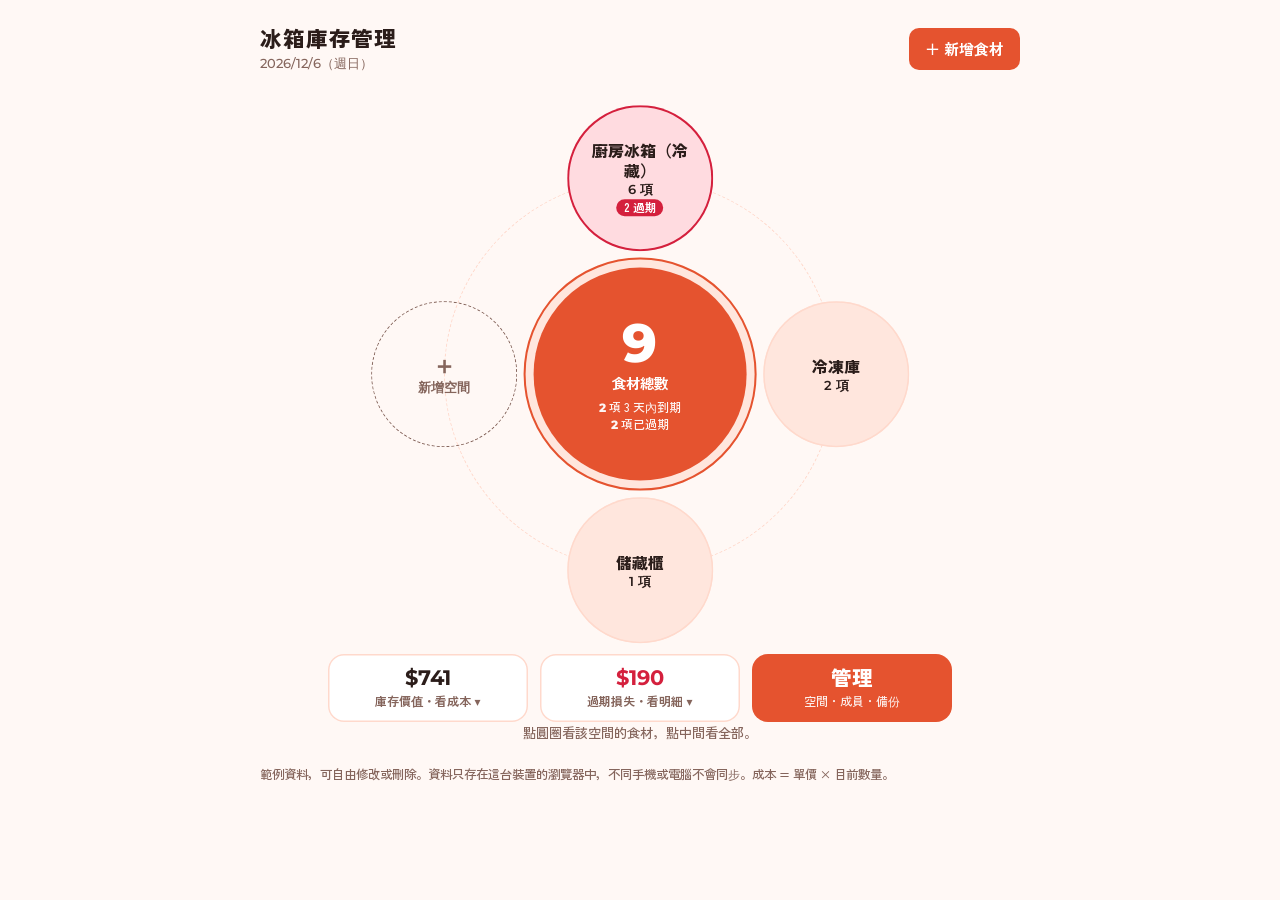
==== index.html @ 81f12c5f "Add files via upload" ====
<!doctype html>
<html lang="zh-Hant">
<head>
<meta charset="utf-8">
<meta name="viewport" content="width=device-width, initial-scale=1">
<title>冰箱庫存管理</title>
<link rel="stylesheet" href="https://fonts.googleapis.com/css2?family=Montserrat:wght@500;600;700;800&family=Zen+Kaku+Gothic+New:wght@400;500;700;900&display=swap">
<link rel="stylesheet" href="style.css">
</head>
<body>
<div class="wrap">
  <header>
    <div>
      <h1>冰箱庫存管理</h1>
      <div class="sub" id="today"></div>
    </div>
    <div class="hbtns">
      <button class="btn primary" id="addBtn" type="button">＋ 新增食材</button>
    </div>
  </header>

  <form id="form" hidden>
    <h2 id="formTitle">新增食材</h2>
    <label for="fName">名稱<input id="fName" required maxlength="30" placeholder="例如：雞蛋"></label>
    <label for="fCat">分類
      <select id="fCat"><option>蔬果</option><option>肉類海鮮</option><option>蛋奶</option><option>飲品</option><option>熟食剩菜</option><option>調味乾貨</option><option>其他</option></select>
    </label>
    <label for="fSpace">放在哪裡<select id="fSpace"></select></label>
    <label for="fQty">數量<input id="fQty" type="number" min="1" max="999" value="1" required></label>
    <label for="fUnit">單位<input id="fUnit" maxlength="6" value="個" required></label>
    <label for="fPrice">單價（NT$）<input id="fPrice" type="number" min="0" max="99999" step="1" value="0" required></label>
    <label for="fBuyer">購買者<select id="fBuyer"></select></label>
    <label for="fDate">到期日<input id="fDate" type="date" required></label>
    <div class="actions">
      <button class="btn primary" type="submit">儲存</button>
      <button class="btn" type="button" id="cancelBtn">取消</button>
    </div>
  </form>

  <!-- 主畫面：中間是統計，周圍的圓是各個儲存空間 -->
  <main id="home">
    <div class="orbit" id="orbit">
      <div class="ring" id="ring"></div>
      <button type="button" class="hub" id="hub" aria-label="查看全部食材">
        <span class="hub-num" id="sTotal">0</span>
        <span class="hub-label">食材總數</span>
        <span class="hub-sub"><span><b id="sSoon">0</b> 項 3 天內到期</span><span><b id="sBad">0</b> 項已過期</span></span>
      </button>
    </div>
    <div class="money-strip">
      <button type="button" class="tile" id="costBtn" aria-expanded="false" aria-controls="cost"><b id="sValue">$0</b><span>庫存價值・看成本 ▾</span></button>
      <button type="button" class="tile loss" id="lossBtn" aria-expanded="false" aria-controls="loss"><b id="sLoss">$0</b><span>過期損失・看明細 ▾</span></button>
      <button type="button" class="tile manage" id="manageBtn" aria-expanded="false" aria-controls="manage"><b>管理</b><span>空間・成員・備份</span></button>
    </div>

    <!-- 點「庫存價值」展開：各成員買進的食材成本 -->
    <section class="cost" id="cost" hidden aria-label="成員食材成本"></section>

    <!-- 點「過期損失」展開：已過期食材的損失明細 -->
    <section class="cost" id="loss" hidden aria-label="過期損失明細"></section>

    <!-- 點「管理」展開：儲存空間、家庭成員、資料備份 -->
    <section class="panel" id="manage" hidden aria-label="管理">
      <div class="seg" role="tablist" aria-label="管理項目">
        <button type="button" role="tab" class="seg-btn" data-tab="spaces" aria-selected="true">儲存空間</button>
        <button type="button" role="tab" class="seg-btn" data-tab="members" aria-selected="false">家庭成員</button>
        <button type="button" role="tab" class="seg-btn" data-tab="backup" aria-selected="false">資料備份</button>
      </div>

      <div class="pane" data-pane="spaces">
        <p class="hint">例如：廚房冰箱、車庫冷凍櫃、儲藏室。直接修改名稱，離開欄位即儲存。</p>
        <div class="stack" id="spaceList"></div>
        <div class="edit-row"><input id="newSpace" maxlength="12" placeholder="新增儲存空間名稱" aria-label="新儲存空間名稱"><button class="btn primary" id="addSpace" type="button">新增</button></div>
      </div>

      <div class="pane" data-pane="members" hidden>
        <p class="hint">成員可以被指定為食材的購買者，用來統計誰花了多少。</p>
        <div class="stack" id="memberList"></div>
        <div class="edit-row"><input id="newMember" maxlength="10" placeholder="新增成員名稱" aria-label="新成員名稱"><button class="btn primary" id="addMember" type="button">新增</button></div>
      </div>

      <div class="pane" data-pane="backup" hidden>
        <p class="hint">資料只存在這個瀏覽器。換裝置或清除瀏覽器資料前，請先匯出備份檔。</p>
        <div class="btns">
          <button class="btn" id="exportBtn" type="button">匯出備份（JSON）</button>
          <button class="btn" id="importBtn" type="button">匯入備份</button>
          <button class="btn primary" id="importConfirm" type="button" hidden>確認用備份覆蓋目前資料</button>
          <input type="file" id="importFile" accept=".json,application/json" hidden>
        </div>
        <p class="hint" id="backupMsg" role="status"></p>
      </div>

      <div class="actions"><button class="btn" id="closeManage" type="button">完成</button></div>
    </section>

    <p class="hint center">點圓圈看該空間的食材，點中間看全部。</p>
  </main>

  <!-- 某個儲存空間裡的食材 -->
  <section id="detail" hidden>
    <div class="d-head">
      <button class="btn" id="backBtn" type="button">← 返回</button>
      <div class="d-title">
        <h2 id="dTitle"></h2>
        <div class="sub" id="dMeta"></div>
      </div>
    </div>
    <div class="tools">
      <input type="search" id="q" placeholder="搜尋食材或分類" aria-label="搜尋食材">
      <select id="memberFilter" aria-label="依購買者篩選"></select>
    </div>
    <ul class="list" id="list"></ul>
  </section>

  <footer>範例資料，可自由修改或刪除。資料只存在這台裝置的瀏覽器中，不同手機或電腦不會同步。成本 = 單價 × 目前數量。</footer>
</div>

<script src="app.js"></script>
</body>
</html>
---- style.css ----
/* 版面：標題列(按鈕) → 圓形主畫面(中間統計、周圍是儲存空間) → 點進去是食材清單
   風格：Sunset Horizon 配色。珊瑚橘為主色、粉橘淡色塊、蜜桃橘輔助、緋紅只用在過期警示。 */

/* ===== 1. 顏色與字型（想換配色只改這裡） ===== */
:root{
  --bg:#fff8f5;            /* 背景：極淡粉橘 */
  --surface:#ffffff;       /* 卡片 */
  --ink:#2b1d1a;           /* 文字：暖黑 */
  --muted:#85655c;
  --line:#ffd9cc;          /* 邊線 */
  --accent:#e5532f;        /* 主色：珊瑚橘 */
  --accent-ink:#ffffff;
  --accent-soft:#ffe6dd;   /* 主色淡色（Secondary） */
  --peach:#ffa866;         /* 輔助色（Accent） */
  --peach-soft:#ffe3c9;
  --ok:#2f7d57;   --ok-soft:#dff1e6;
  --warn:#8f4600; --warn-soft:#ffe3c9;
  --bad:#d4203d;  --bad-soft:#ffdbe0;   /* 緋紅：只用在過期 */
  --font-body:"Zen Kaku Gothic New","Hiragino Kaku Gothic ProN","PingFang TC","Microsoft JhengHei",system-ui,sans-serif;
  --font-en:"Montserrat","Helvetica Neue",Arial,sans-serif;
  --r:16px;                /* 卡片圓角 */
  --r-sm:10px;             /* 按鈕、輸入框圓角 */
}
@media (prefers-color-scheme:dark){:root:not([data-theme="light"]){
  --bg:#1f1412; --surface:#2b1c19; --ink:#ffeee8; --muted:#cdaea4; --line:#4b2e27;
  --accent:#ff8a68; --accent-ink:#2b1410; --accent-soft:#4a2a22; --peach:#ffb272; --peach-soft:#4d3320;
  --ok:#8fd9b0; --ok-soft:#1e3a2b; --warn:#ffc58a; --warn-soft:#4d3320; --bad:#ff8fa0; --bad-soft:#552029;
  color-scheme:dark}}
:root[data-theme="dark"]{
  --bg:#1f1412; --surface:#2b1c19; --ink:#ffeee8; --muted:#cdaea4; --line:#4b2e27;
  --accent:#ff8a68; --accent-ink:#2b1410; --accent-soft:#4a2a22; --peach:#ffb272; --peach-soft:#4d3320;
  --ok:#8fd9b0; --ok-soft:#1e3a2b; --warn:#ffc58a; --warn-soft:#4d3320; --bad:#ff8fa0; --bad-soft:#552029;
  color-scheme:dark}

/* ===== 2. 基本設定 ===== */
*{box-sizing:border-box}
html{color-scheme:light dark}
body{margin:0;background:var(--bg);color:var(--ink);font:500 15px/1.7 var(--font-body);padding-inline:16px;padding-block:24px 56px;overflow-x:hidden}
.wrap{max-width:760px;margin-inline:auto;display:flex;flex-direction:column;gap:20px}
header{display:flex;justify-content:space-between;align-items:center;gap:12px;flex-wrap:wrap}
h1{font-size:1.35rem;line-height:1.3;margin:0;font-weight:900;letter-spacing:.04em}
h2{margin:0;font-size:1.1rem;font-weight:900;text-wrap:balance}
.sub{color:var(--muted);font-size:.82rem;font-family:var(--font-en);font-weight:500}
.hint{font-size:.82rem;font-weight:500;color:var(--muted);margin:0}
.hint.center{text-align:center}
.hint.ok{color:var(--ok)}
.hint.err{color:var(--bad)}
button,input,select{font:inherit;color:inherit}
button{cursor:pointer}
:focus-visible{outline:3px solid var(--peach);outline-offset:2px}

/* ===== 3. 按鈕 ===== */
.hbtns{display:flex;gap:8px;flex-wrap:wrap}
.btn{border:0;background:var(--surface);padding:8px 16px;border-radius:var(--r-sm);min-height:42px;font-weight:700;box-shadow:inset 0 0 0 1.5px var(--line)}
.btn.primary{background:var(--accent);color:var(--accent-ink);box-shadow:none}
.btn.danger{color:var(--bad);background:var(--surface);box-shadow:inset 0 0 0 1.5px var(--bad)}
.btn.danger.armed{background:var(--bad);color:#fff}
.btn[disabled]{opacity:.35;cursor:not-allowed}
.btn[aria-expanded=true]{background:var(--accent-soft)}
@media (prefers-reduced-motion:no-preference){
  .btn{transition:transform .12s}
  .btn:not([disabled]):hover{transform:translateY(-2px)}
}

/* ===== 4. 圓形主畫面 ===== */
.orbit{position:relative;width:100%;max-width:560px;aspect-ratio:1;margin-inline:auto}
.orbit::before{content:"";position:absolute;inset:calc((50 - var(--R,35)) * 1%);border:1.5px dashed var(--line);border-radius:50%}   /* 軌道線 */
.ring{position:absolute;inset:0;animation:spin 120s linear infinite}
.sp{position:absolute;transform:translate(-50%,-50%);aspect-ratio:1;border:0;border-radius:50%;padding:0;display:grid;place-items:center;color:var(--ink);background:var(--accent-soft);box-shadow:0 0 0 1.5px var(--line) inset}
.sp-in{display:flex;flex-direction:column;align-items:center;justify-content:center;gap:2px;width:100%;padding:8%;text-align:center;animation:spin-rev 120s linear infinite}   /* 反向轉，文字才會保持正的 */
.sp-name{font-weight:900;font-size:clamp(.7rem,2.9vw,1rem);line-height:1.25;overflow-wrap:anywhere;display:-webkit-box;-webkit-line-clamp:3;-webkit-box-orient:vertical;overflow:hidden}
.sp-n{font:600 clamp(.62rem,2.3vw,.8rem)/1.2 var(--font-en)}
.sp-plus{font:700 1.5rem/1 var(--font-en)}
.flag{font-size:clamp(.58rem,2.1vw,.72rem);font-weight:700;color:#fff;background:var(--bad);border-radius:999px;padding:0 7px;line-height:1.5}
.sp.is-soon{background:var(--peach-soft);box-shadow:0 0 0 2px var(--peach) inset}
.sp.is-bad{background:var(--bad-soft);box-shadow:0 0 0 2px var(--bad) inset}
.sp.add{background:transparent;box-shadow:none;border:1.5px dashed var(--muted);color:var(--muted)}
.hub{position:absolute;left:50%;top:50%;transform:translate(-50%,-50%);width:38%;aspect-ratio:1;border:0;border-radius:50%;background:var(--accent);color:var(--accent-ink);display:flex;flex-direction:column;align-items:center;justify-content:center;gap:0;padding:4%;text-align:center;box-shadow:0 0 0 10px var(--accent-soft)}
.hub-num{font:800 clamp(2rem,10vw,3.4rem)/1 var(--font-en)}
.hub-label{font-size:clamp(.7rem,2.6vw,.9rem);font-weight:700;margin-bottom:4px}
.hub-sub{display:flex;flex-direction:column;font-size:clamp(.58rem,2.2vw,.75rem);line-height:1.35;opacity:.95}
.hub-sub b{font-family:var(--font-en);font-weight:800}
.orbit:hover .ring,.orbit:hover .sp-in,.orbit:focus-within .ring,.orbit:focus-within .sp-in{animation-play-state:paused}
@keyframes spin{to{transform:rotate(360deg)}}
@keyframes spin-rev{to{transform:rotate(-360deg)}}
@media (prefers-reduced-motion:no-preference){
  .sp{transition:scale .15s}
  .sp:hover{scale:1.08}
  .hub::after{content:"";position:absolute;inset:-10px;border-radius:50%;border:2px solid var(--accent);animation:pulse 3s ease-out infinite}
}
@keyframes pulse{0%{transform:scale(.97);opacity:.7}100%{transform:scale(1.18);opacity:0}}
@media (prefers-reduced-motion:reduce){.ring,.sp-in{animation:none}}

.money-strip{display:flex;justify-content:center;gap:12px;flex-wrap:wrap}
.tile{background:var(--surface);border:0;border-radius:var(--r);padding:10px 18px;box-shadow:inset 0 0 0 1.5px var(--line);display:flex;flex-direction:column;align-items:center;justify-content:center;flex:1 1 120px;max-width:200px;min-width:0;text-align:center}
button.tile{cursor:pointer}
.tile b{font:700 1.3rem/1.3 var(--font-en)}
.tile span{font-size:.75rem;font-weight:700;color:var(--muted)}
.tile.loss b{color:var(--bad)}
.tile.manage{background:var(--accent);box-shadow:none}
.tile.manage b,.tile.manage span{color:var(--accent-ink);font-family:var(--font-body);font-weight:900}
.tile.manage span{font-weight:500;opacity:.9}
.tile[aria-expanded=true]:not(.manage){background:var(--accent-soft)}
button.tile:focus-visible{outline-offset:2px}
@media (prefers-reduced-motion:no-preference){button.tile{transition:transform .12s}button.tile:hover{transform:translateY(-2px)}}

/* ===== 5. 食材清單頁 ===== */
.d-head{display:flex;gap:14px;align-items:center;flex-wrap:wrap;margin-bottom:14px}
.d-title{min-width:0;flex:1 1 200px}
.tools{display:flex;gap:10px;flex-wrap:wrap;margin-bottom:16px}
.tools input[type=search]{flex:1 1 200px;min-width:0;padding:10px 14px;border:0;border-radius:var(--r-sm);background:var(--surface);box-shadow:inset 0 0 0 1.5px var(--line)}
.tools select{padding:10px 12px;border:0;border-radius:var(--r-sm);background:var(--surface);min-width:0;box-shadow:inset 0 0 0 1.5px var(--line)}

/* ===== 6. 管理面板 ===== */
.panel{background:var(--surface);border-radius:var(--r);padding:20px;display:flex;flex-direction:column;gap:18px;box-shadow:inset 0 0 0 1.5px var(--line)}
.seg{display:flex;gap:4px;padding:4px;background:var(--bg);border-radius:var(--r-sm);box-shadow:inset 0 0 0 1.5px var(--line)}
.seg-btn{flex:1;border:0;background:none;border-radius:8px;padding:8px 6px;font-weight:700;font-size:.88rem;color:var(--muted);min-width:0}
.seg-btn[aria-selected=true]{background:var(--accent);color:var(--accent-ink)}
.pane{display:flex;flex-direction:column;gap:10px}
.stack{display:flex;flex-direction:column;gap:8px}
.edit-row{display:flex;gap:8px;align-items:center}
.edit-row input{flex:1;min-width:0;padding:8px 12px;border:0;border-radius:var(--r-sm);background:var(--bg);box-shadow:inset 0 0 0 1.5px var(--line)}
.edit-row .btn{padding:4px 12px;min-height:36px;font-size:.82rem;flex:none}
.edit-row .cnt{font:500 .78rem var(--font-en);color:var(--muted);flex:none}
.pane .btns{display:flex;gap:10px;flex-wrap:wrap}
.actions{grid-column:1/-1;display:flex;gap:10px;flex-wrap:wrap}
[hidden]{display:none!important}

/* ===== 7. 新增／編輯表單 ===== */
form{background:var(--surface);border-radius:var(--r);padding:20px;display:grid;grid-template-columns:repeat(auto-fit,minmax(150px,1fr));gap:14px;box-shadow:inset 0 0 0 1.5px var(--line)}
form h2{grid-column:1/-1}
label{display:flex;flex-direction:column;gap:4px;font-size:.82rem;font-weight:700;color:var(--muted);min-width:0}
label input,label select{padding:10px 12px;border:0;border-radius:var(--r-sm);background:var(--bg);color:var(--ink);min-width:0;width:100%;font-weight:500;box-shadow:inset 0 0 0 1.5px var(--line)}

/* ===== 8. 成本長條圖 ===== */
.cost{background:var(--surface);border-radius:var(--r);padding:18px 20px;display:flex;flex-direction:column;gap:12px;box-shadow:inset 0 0 0 1.5px var(--line)}
.cost-row{display:grid;grid-template-columns:minmax(64px,110px) 1fr auto;gap:12px;align-items:center;font-size:.9rem;font-weight:700}
.cost-row .track{height:12px;border-radius:999px;background:var(--accent-soft);overflow:hidden}
.cost-row .fill{height:100%;border-radius:999px;background:var(--accent)}
.cost-row .amt{font-family:var(--font-en);font-weight:700;text-align:right}
.cost-row .who{overflow-wrap:anywhere}
.loss-row{display:flex;align-items:center;gap:12px;min-width:0}
.loss-row .ico{width:40px;height:40px;font-size:1.3rem;background:var(--bad-soft)}
.loss-main{flex:1;min-width:0}
.loss-row .amt{font:700 .95rem var(--font-en);color:var(--bad);flex:none}

/* ===== 9. 食材卡片 ===== */
.list{display:grid;grid-template-columns:repeat(auto-fill,minmax(230px,1fr));gap:12px;padding:0;margin:0;list-style:none}
.item{background:var(--surface);border-radius:var(--r);padding:16px;display:flex;flex-direction:column;gap:12px;min-width:0;box-shadow:inset 0 0 0 1.5px var(--line)}
.top{display:flex;gap:12px;align-items:flex-start;min-width:0}
.top-text{min-width:0}
.ico{font-size:1.5rem;line-height:1;flex:none;width:44px;height:44px;border-radius:50%;background:var(--accent-soft);display:grid;place-items:center}
.name{font-weight:900;font-size:1.02rem;overflow-wrap:anywhere}
.meta{font-size:.8rem;color:var(--muted);overflow-wrap:anywhere}
.badge{margin-left:auto;flex:none;font-size:.75rem;font-weight:700;padding:2px 12px;border-radius:999px;white-space:nowrap}
.fresh .badge{background:var(--ok-soft);color:var(--ok)}
.soon .badge{background:var(--warn-soft);color:var(--warn)}
.expired .badge{background:var(--bad-soft);color:var(--bad)}
.row{display:flex;justify-content:space-between;align-items:center;gap:8px;flex-wrap:wrap}
.date{font:500 .85rem var(--font-en);color:var(--muted)}
.qty{display:flex;align-items:center;gap:8px;font:600 .95rem var(--font-en)}
.qty button{width:34px;height:34px;border-radius:50%;border:0;background:var(--accent-soft);line-height:1;font-weight:700}
.money{font:700 .95rem var(--font-en)}
.chip{display:inline-flex;align-items:center;gap:6px;font-size:.8rem;color:var(--muted)}
.av{width:22px;height:22px;border-radius:50%;background:var(--accent-soft);color:var(--ink);font-size:.7rem;font-weight:900;display:inline-grid;place-items:center;flex:none}
.mini{display:flex;gap:8px;border-top:1.5px solid var(--line);padding-top:8px}
.mini button{border:0;background:none;color:var(--ink);padding:2px 6px;font-size:.82rem;font-weight:700;text-decoration:underline;text-underline-offset:4px}
.mini .del{color:var(--bad)}
.empty{grid-column:1/-1;text-align:center;color:var(--muted);padding:32px 0}
footer{color:var(--muted);font-size:.78rem}
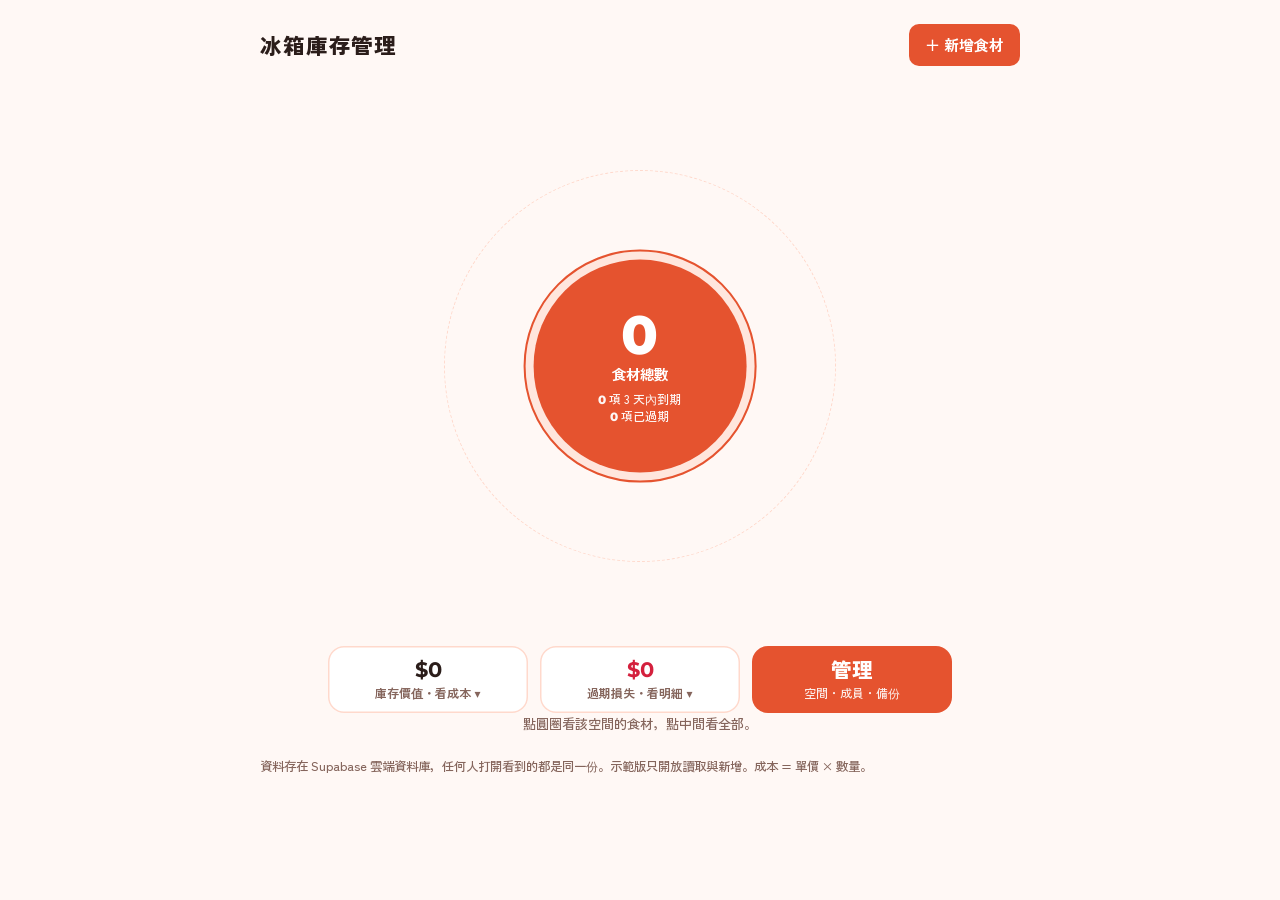
==== commit b40d5571: "Connect to Supabase: read and add fridge data from the cloud Co-Authored-By: Claude Sonnet 5.5 <nore" ====
--- a/index.html
+++ b/index.html
@@ -18,6 +18,8 @@
       <button class="btn primary" id="addBtn" type="button">＋ 新增食材</button>
     </div>
   </header>
+
+  <p class="notice" id="notice" role="status" hidden></p>
 
   <form id="form" hidden>
     <h2 id="formTitle">新增食材</h2>
@@ -68,24 +70,21 @@
       </div>
 
       <div class="pane" data-pane="spaces">
-        <p class="hint">例如：廚房冰箱、車庫冷凍櫃、儲藏室。直接修改名稱，離開欄位即儲存。</p>
+        <p class="hint">例如：廚房冰箱、車庫冷凍櫃、儲藏室。示範版只能新增，不能修改或刪除。</p>
         <div class="stack" id="spaceList"></div>
         <div class="edit-row"><input id="newSpace" maxlength="12" placeholder="新增儲存空間名稱" aria-label="新儲存空間名稱"><button class="btn primary" id="addSpace" type="button">新增</button></div>
       </div>
 
       <div class="pane" data-pane="members" hidden>
-        <p class="hint">成員可以被指定為食材的購買者，用來統計誰花了多少。</p>
+        <p class="hint">成員可以被指定為食材的購買者。示範版只能新增，不能修改或刪除。</p>
         <div class="stack" id="memberList"></div>
         <div class="edit-row"><input id="newMember" maxlength="10" placeholder="新增成員名稱" aria-label="新成員名稱"><button class="btn primary" id="addMember" type="button">新增</button></div>
       </div>
 
       <div class="pane" data-pane="backup" hidden>
-        <p class="hint">資料只存在這個瀏覽器。換裝置或清除瀏覽器資料前，請先匯出備份檔。</p>
+        <p class="hint">資料存在雲端資料庫，任何裝置打開都是同一份。可以下載一份 JSON 備份檔。</p>
         <div class="btns">
-          <button class="btn" id="exportBtn" type="button">匯出備份（JSON）</button>
-          <button class="btn" id="importBtn" type="button">匯入備份</button>
-          <button class="btn primary" id="importConfirm" type="button" hidden>確認用備份覆蓋目前資料</button>
-          <input type="file" id="importFile" accept=".json,application/json" hidden>
+          <button class="btn" id="exportBtn" type="button">下載備份（JSON）</button>
         </div>
         <p class="hint" id="backupMsg" role="status"></p>
       </div>
@@ -112,9 +111,20 @@
     <ul class="list" id="list"></ul>
   </section>
 
-  <footer>範例資料，可自由修改或刪除。資料只存在這台裝置的瀏覽器中，不同手機或電腦不會同步。成本 = 單價 × 目前數量。</footer>
+  <footer>資料存在 Supabase 雲端資料庫，任何人打開看到的都是同一份。示範版只開放讀取與新增。成本 = 單價 × 數量。</footer>
 </div>
 
-<script src="app.js"></script>
+<!-- 連線到 Supabase：網址與 Publishable key 是公開用的，可以放在網頁裡。管理員等級的祕密金鑰絕對不要放進網頁。 -->
+<script type="module">
+  import { createClient } from 'https://esm.sh/@supabase/supabase-js@2';
+  window.supabaseClient = createClient(
+    'https://aucnanynfzsbzffbqemh.supabase.co',
+    'sb_publishable_yqkci-NFbPcfVczbnEhYpA_TKJ3TgeL'
+  );
+  // 連線準備好之後才載入主程式
+  const app = document.createElement('script');
+  app.src = 'app.js';
+  document.body.appendChild(app);
+</script>
 </body>
 </html>
--- a/style.css
+++ b/style.css
@@ -168,3 +168,10 @@
 .mini .del{color:var(--bad)}
 .empty{grid-column:1/-1;text-align:center;color:var(--muted);padding:32px 0}
 footer{color:var(--muted);font-size:.78rem}
+
+/* ===== 10. 提示列與唯讀清單 ===== */
+.notice{margin:0;padding:10px 14px;border-radius:var(--r-sm);background:var(--accent-soft);font-weight:700;font-size:.9rem}
+.notice.ok{background:var(--ok-soft);color:var(--ok)}
+.notice.err{background:var(--bad-soft);color:var(--bad)}
+.row-name{flex:1;min-width:0;overflow-wrap:anywhere;font-weight:700}
+.qty{font:600 .95rem var(--font-en)}
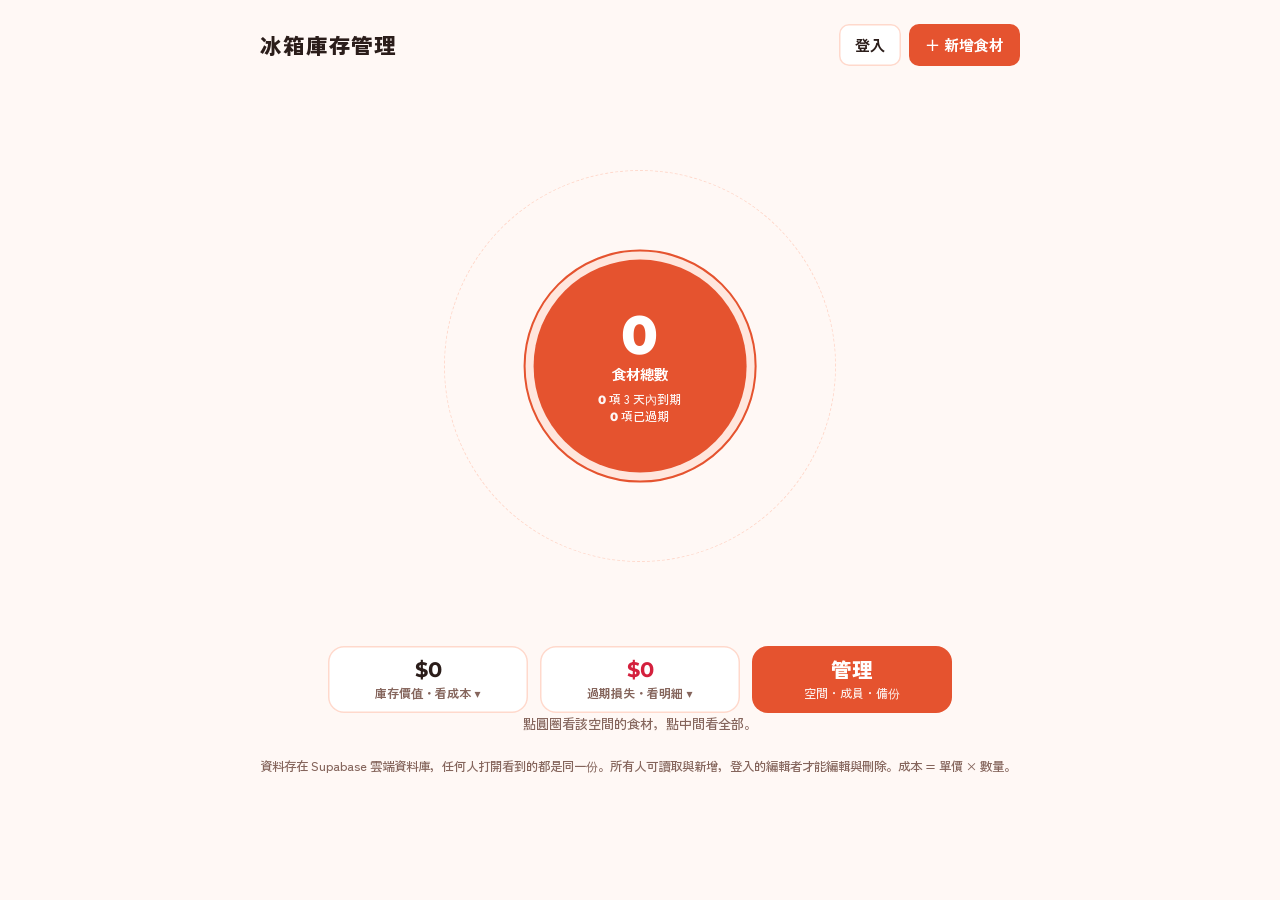
==== commit c2b93bbe: "Add editor login: edit and delete only for signed-in editors Co-Authored-By: Claude Sonnet 5.5 <nore" ====
--- a/index.html
+++ b/index.html
@@ -15,11 +15,24 @@
       <div class="sub" id="today"></div>
     </div>
     <div class="hbtns">
+      <button class="btn" id="loginBtn" type="button">登入</button>
       <button class="btn primary" id="addBtn" type="button">＋ 新增食材</button>
     </div>
   </header>
 
   <p class="notice" id="notice" role="status" hidden></p>
+
+  <form class="login" id="loginPanel" hidden>
+    <h2>編輯者登入</h2>
+    <p class="hint">登入後才能編輯與刪除。沒有登入也可以查看與新增。</p>
+    <label for="lEmail">Email<input id="lEmail" type="email" autocomplete="username" required></label>
+    <label for="lPass">密碼<input id="lPass" type="password" autocomplete="current-password" required></label>
+    <p class="hint" id="loginMsg" role="status"></p>
+    <div class="actions">
+      <button class="btn primary" type="submit">登入</button>
+      <button class="btn" type="button" id="loginCancel">取消</button>
+    </div>
+  </form>
 
   <form id="form" hidden>
     <h2 id="formTitle">新增食材</h2>
@@ -70,13 +83,13 @@
       </div>
 
       <div class="pane" data-pane="spaces">
-        <p class="hint">例如：廚房冰箱、車庫冷凍櫃、儲藏室。示範版只能新增，不能修改或刪除。</p>
+        <p class="hint">例如：廚房冰箱、車庫冷凍櫃、儲藏室。<span class="perm-hint"></span></p>
         <div class="stack" id="spaceList"></div>
         <div class="edit-row"><input id="newSpace" maxlength="12" placeholder="新增儲存空間名稱" aria-label="新儲存空間名稱"><button class="btn primary" id="addSpace" type="button">新增</button></div>
       </div>
 
       <div class="pane" data-pane="members" hidden>
-        <p class="hint">成員可以被指定為食材的購買者。示範版只能新增，不能修改或刪除。</p>
+        <p class="hint">成員可以被指定為食材的購買者。<span class="perm-hint"></span></p>
         <div class="stack" id="memberList"></div>
         <div class="edit-row"><input id="newMember" maxlength="10" placeholder="新增成員名稱" aria-label="新成員名稱"><button class="btn primary" id="addMember" type="button">新增</button></div>
       </div>
@@ -111,7 +124,7 @@
     <ul class="list" id="list"></ul>
   </section>
 
-  <footer>資料存在 Supabase 雲端資料庫，任何人打開看到的都是同一份。示範版只開放讀取與新增。成本 = 單價 × 數量。</footer>
+  <footer>資料存在 Supabase 雲端資料庫，任何人打開看到的都是同一份。所有人可讀取與新增，登入的編輯者才能編輯與刪除。成本 = 單價 × 數量。</footer>
 </div>
 
 <!-- 連線到 Supabase：網址與 Publishable key 是公開用的，可以放在網頁裡。管理員等級的祕密金鑰絕對不要放進網頁。 -->
--- a/style.css
+++ b/style.css
@@ -175,3 +175,9 @@
 .notice.err{background:var(--bad-soft);color:var(--bad)}
 .row-name{flex:1;min-width:0;overflow-wrap:anywhere;font-weight:700}
 .qty{font:600 .95rem var(--font-en)}
+
+/* ===== 11. 登入表單與編輯者按鈕 ===== */
+form.login{grid-template-columns:repeat(auto-fit,minmax(200px,1fr))}
+form.login .hint,form.login .actions{grid-column:1/-1}
+.edit-row .row-name+.cnt{margin-left:auto}
+.mini{align-items:center}
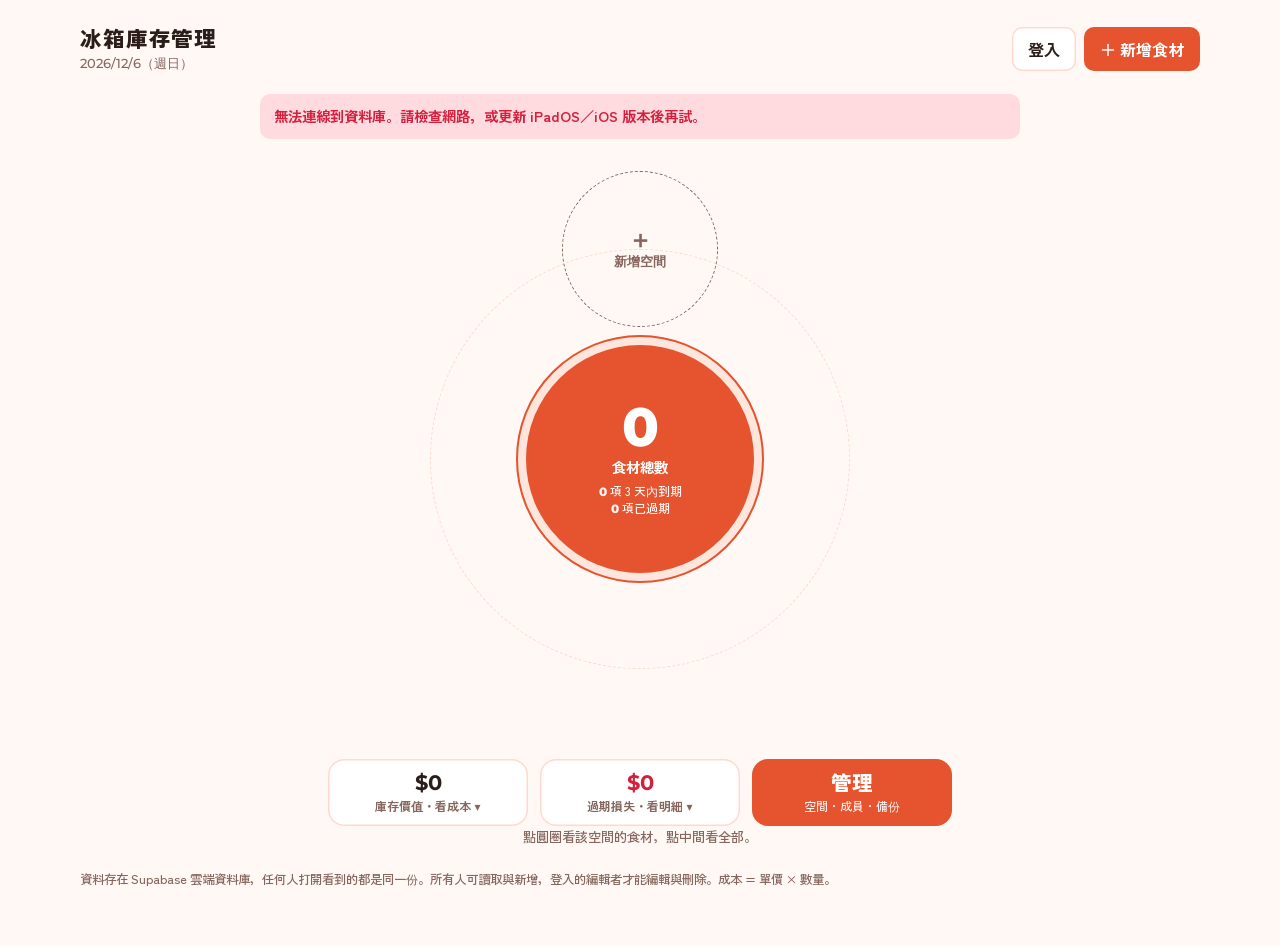
==== commit abcfb0ee: "Support older Safari (iOS 12): no aspect-ratio/inset/flex-gap/clamp reliance Co-Authored-By: Claude " ====
--- a/index.html
+++ b/index.html
@@ -129,15 +129,27 @@
 
 <!-- 連線到 Supabase：網址與 Publishable key 是公開用的，可以放在網頁裡。管理員等級的祕密金鑰絕對不要放進網頁。 -->
 <script type="module">
-  import { createClient } from 'https://esm.sh/@supabase/supabase-js@2';
-  window.supabaseClient = createClient(
-    'https://aucnanynfzsbzffbqemh.supabase.co',
-    'sb_publishable_yqkci-NFbPcfVczbnEhYpA_TKJ3TgeL'
-  );
-  // 連線準備好之後才載入主程式
-  const app = document.createElement('script');
-  app.src = 'app.js';
-  document.body.appendChild(app);
+  // 用 import() 載入：失敗時（例如很舊的瀏覽器）也會繼續載入主程式，頁面才不會一片空白
+  function loadApp() {
+    const app = document.createElement('script');
+    app.src = 'app.js';
+    document.body.appendChild(app);
+  }
+  import('https://esm.sh/@supabase/supabase-js@2')
+    .then(function (m) {
+      window.supabaseClient = m.createClient(
+        'https://aucnanynfzsbzffbqemh.supabase.co',
+        'sb_publishable_yqkci-NFbPcfVczbnEhYpA_TKJ3TgeL'
+      );
+    })
+    .catch(function (err) { window.supabaseError = err; })
+    .then(loadApp);
+</script>
+<script nomodule>
+  // 連模組都不支援的舊瀏覽器：直接說明，不要讓畫面空白
+  document.getElementById('notice').hidden = false;
+  document.getElementById('notice').className = 'notice err';
+  document.getElementById('notice').textContent = '這個瀏覽器版本太舊，無法載入資料。請更新 iPadOS／iOS 或改用較新的瀏覽器。';
 </script>
 </body>
 </html>
--- a/style.css
+++ b/style.css
@@ -34,7 +34,7 @@
 
 /* ===== 2. 基本設定 ===== */
 *{box-sizing:border-box}
-html{color-scheme:light dark}
+html{color-scheme:light dark;overflow-x:hidden;-webkit-text-size-adjust:100%}
 body{margin:0;background:var(--bg);color:var(--ink);font:500 15px/1.7 var(--font-body);padding-inline:16px;padding-block:24px 56px;overflow-x:hidden}
 .wrap{max-width:760px;margin-inline:auto;display:flex;flex-direction:column;gap:20px}
 header{display:flex;justify-content:space-between;align-items:center;gap:12px;flex-wrap:wrap}
@@ -63,30 +63,32 @@
 }
 
 /* ===== 4. 圓形主畫面 ===== */
-.orbit{position:relative;width:100%;max-width:560px;aspect-ratio:1;margin-inline:auto}
-.orbit::before{content:"";position:absolute;inset:calc((50 - var(--R,35)) * 1%);border:1.5px dashed var(--line);border-radius:50%}   /* 軌道線 */
-.ring{position:absolute;inset:0;animation:spin 120s linear infinite}
-.sp{position:absolute;transform:translate(-50%,-50%);aspect-ratio:1;border:0;border-radius:50%;padding:0;display:grid;place-items:center;color:var(--ink);background:var(--accent-soft);box-shadow:0 0 0 1.5px var(--line) inset}
+.orbit{position:relative;width:100%;max-width:560px;aspect-ratio:1;margin-inline:auto;overflow:hidden}   /* 轉動的外圈四角不能超出，否則 iPad 會左右晃動 */
+.orbit::before{content:"";position:absolute;top:calc((50 - var(--R,35)) * 1%);right:calc((50 - var(--R,35)) * 1%);bottom:calc((50 - var(--R,35)) * 1%);left:calc((50 - var(--R,35)) * 1%);border:1.5px dashed var(--line);border-radius:50%}   /* 軌道線 */
+.ring{position:absolute;top:0;right:0;bottom:0;left:0;animation:spin 120s linear infinite}
+.sp{position:absolute;transform:translate(-50%,-50%);border:0;border-radius:50%;padding:0;display:grid;place-items:center;color:var(--ink);background:var(--accent-soft);box-shadow:0 0 0 1.5px var(--line) inset}
 .sp-in{display:flex;flex-direction:column;align-items:center;justify-content:center;gap:2px;width:100%;padding:8%;text-align:center;animation:spin-rev 120s linear infinite}   /* 反向轉，文字才會保持正的 */
-.sp-name{font-weight:900;font-size:clamp(.7rem,2.9vw,1rem);line-height:1.25;overflow-wrap:anywhere;display:-webkit-box;-webkit-line-clamp:3;-webkit-box-orient:vertical;overflow:hidden}
+.sp-name{font-weight:900;font-size:.85rem;font-size:clamp(.7rem,2.9vw,1rem);line-height:1.25;overflow-wrap:anywhere;display:-webkit-box;-webkit-line-clamp:3;-webkit-box-orient:vertical;overflow:hidden}
+.sp-n{font:600 .72rem/1.2 var(--font-en)}
 .sp-n{font:600 clamp(.62rem,2.3vw,.8rem)/1.2 var(--font-en)}
 .sp-plus{font:700 1.5rem/1 var(--font-en)}
-.flag{font-size:clamp(.58rem,2.1vw,.72rem);font-weight:700;color:#fff;background:var(--bad);border-radius:999px;padding:0 7px;line-height:1.5}
+.flag{font-size:.65rem;font-size:clamp(.58rem,2.1vw,.72rem);font-weight:700;color:#fff;background:var(--bad);border-radius:999px;padding:0 7px;line-height:1.5}
 .sp.is-soon{background:var(--peach-soft);box-shadow:0 0 0 2px var(--peach) inset}
 .sp.is-bad{background:var(--bad-soft);box-shadow:0 0 0 2px var(--bad) inset}
 .sp.add{background:transparent;box-shadow:none;border:1.5px dashed var(--muted);color:var(--muted)}
-.hub{position:absolute;left:50%;top:50%;transform:translate(-50%,-50%);width:38%;aspect-ratio:1;border:0;border-radius:50%;background:var(--accent);color:var(--accent-ink);display:flex;flex-direction:column;align-items:center;justify-content:center;gap:0;padding:4%;text-align:center;box-shadow:0 0 0 10px var(--accent-soft)}
+.hub{position:absolute;left:50%;top:50%;transform:translate(-50%,-50%);width:38%;height:38%;border:0;border-radius:50%;background:var(--accent);color:var(--accent-ink);display:flex;flex-direction:column;align-items:center;justify-content:center;gap:0;padding:4%;text-align:center;box-shadow:0 0 0 10px var(--accent-soft)}
+.hub-num{font:800 2.6rem/1 var(--font-en)}
 .hub-num{font:800 clamp(2rem,10vw,3.4rem)/1 var(--font-en)}
-.hub-label{font-size:clamp(.7rem,2.6vw,.9rem);font-weight:700;margin-bottom:4px}
-.hub-sub{display:flex;flex-direction:column;font-size:clamp(.58rem,2.2vw,.75rem);line-height:1.35;opacity:.95}
+.hub-label{font-size:.8rem;font-size:clamp(.7rem,2.6vw,.9rem);font-weight:700;margin-bottom:4px}
+.hub-sub{display:flex;flex-direction:column;font-size:.68rem;font-size:clamp(.58rem,2.2vw,.75rem);line-height:1.35;opacity:.95}
 .hub-sub b{font-family:var(--font-en);font-weight:800}
 .orbit:hover .ring,.orbit:hover .sp-in,.orbit:focus-within .ring,.orbit:focus-within .sp-in{animation-play-state:paused}
 @keyframes spin{to{transform:rotate(360deg)}}
 @keyframes spin-rev{to{transform:rotate(-360deg)}}
 @media (prefers-reduced-motion:no-preference){
-  .sp{transition:scale .15s}
-  .sp:hover{scale:1.08}
-  .hub::after{content:"";position:absolute;inset:-10px;border-radius:50%;border:2px solid var(--accent);animation:pulse 3s ease-out infinite}
+  .sp{transition:transform .15s}
+  .sp:hover{transform:translate(-50%,-50%) scale(1.08)}
+  .hub::after{content:"";position:absolute;top:-10px;right:-10px;bottom:-10px;left:-10px;border-radius:50%;border:2px solid var(--accent);animation:pulse 3s ease-out infinite}
 }
 @keyframes pulse{0%{transform:scale(.97);opacity:.7}100%{transform:scale(1.18);opacity:0}}
 @media (prefers-reduced-motion:reduce){.ring,.sp-in{animation:none}}
@@ -181,3 +183,50 @@
 form.login .hint,form.login .actions{grid-column:1/-1}
 .edit-row .row-name+.cnt{margin-left:auto}
 .mini{align-items:center}
+
+/* ===== 12. 手機、iPad、電腦的自適應 ===== */
+/* iOS 的輸入框字級小於 16px 時，點進去會自動放大整個畫面，所以輸入元件固定 16px */
+input,select,textarea{font-size:16px}
+.btn{min-height:44px}
+
+/* 觸控裝置（手機、iPad）：按鈕做大一點，比較好按 */
+@media (pointer:coarse){
+  .qty button{width:44px;height:44px}
+  .mini button{padding:10px 12px}
+  .seg-btn{min-height:44px}
+  .edit-row .btn{min-height:44px}
+}
+
+/* 手機：標題列的按鈕撐滿一排 */
+@media (max-width:480px){
+  .hbtns{width:100%}
+  .hbtns .btn{flex:1}
+  .tile{max-width:none}
+}
+
+/* iPad 與電腦：內容放寬，面板置中不要拉太長 */
+@media (min-width:700px){
+  body{padding-inline:24px;font-size:16px}
+  .wrap{max-width:980px}
+  .orbit{max-width:600px}
+  .notice,.panel,.cost,form{width:100%;max-width:760px;margin-inline:auto}
+  .list{grid-template-columns:repeat(auto-fill,minmax(260px,1fr))}
+}
+@media (min-width:1100px){
+  .wrap{max-width:1120px}
+  .list{grid-template-columns:repeat(auto-fill,minmax(280px,1fr))}
+}
+
+/* ===== 13. 舊版 Safari 的備案（例如 iOS 12 的 iPad mini 2）===== */
+/* 沒有 aspect-ratio 的瀏覽器：用一個撐高的空區塊讓轉盤維持正方形 */
+@supports not (aspect-ratio:1/1){
+  .orbit::after{content:"";display:block;padding-top:100%}
+}
+/* 沒有 flex 的 gap 的瀏覽器（Safari 14 以前）：改用邊界距離撐出間距 */
+@supports not (inset:0){
+  .wrap>*+*,.panel>*+*,.cost>*+*,.item>*+*,.pane>*+*,.stack>*+*{margin-top:14px}
+  header>*+*,.hbtns>*+*,.tools>*+*,.money-strip>*+*,.d-head>*+*,.row>*+*,.top>*+*,
+  .edit-row>*+*,.loss-row>*+*,.pane .btns>*+*,.actions>*+*,.chip>*+*,.qty>*+*,.seg>*+*{margin-left:10px}
+  .hbtns>*,.tools>*,.money-strip>*{margin-bottom:10px}
+  .sp-in>*+*{margin-top:2px}
+}
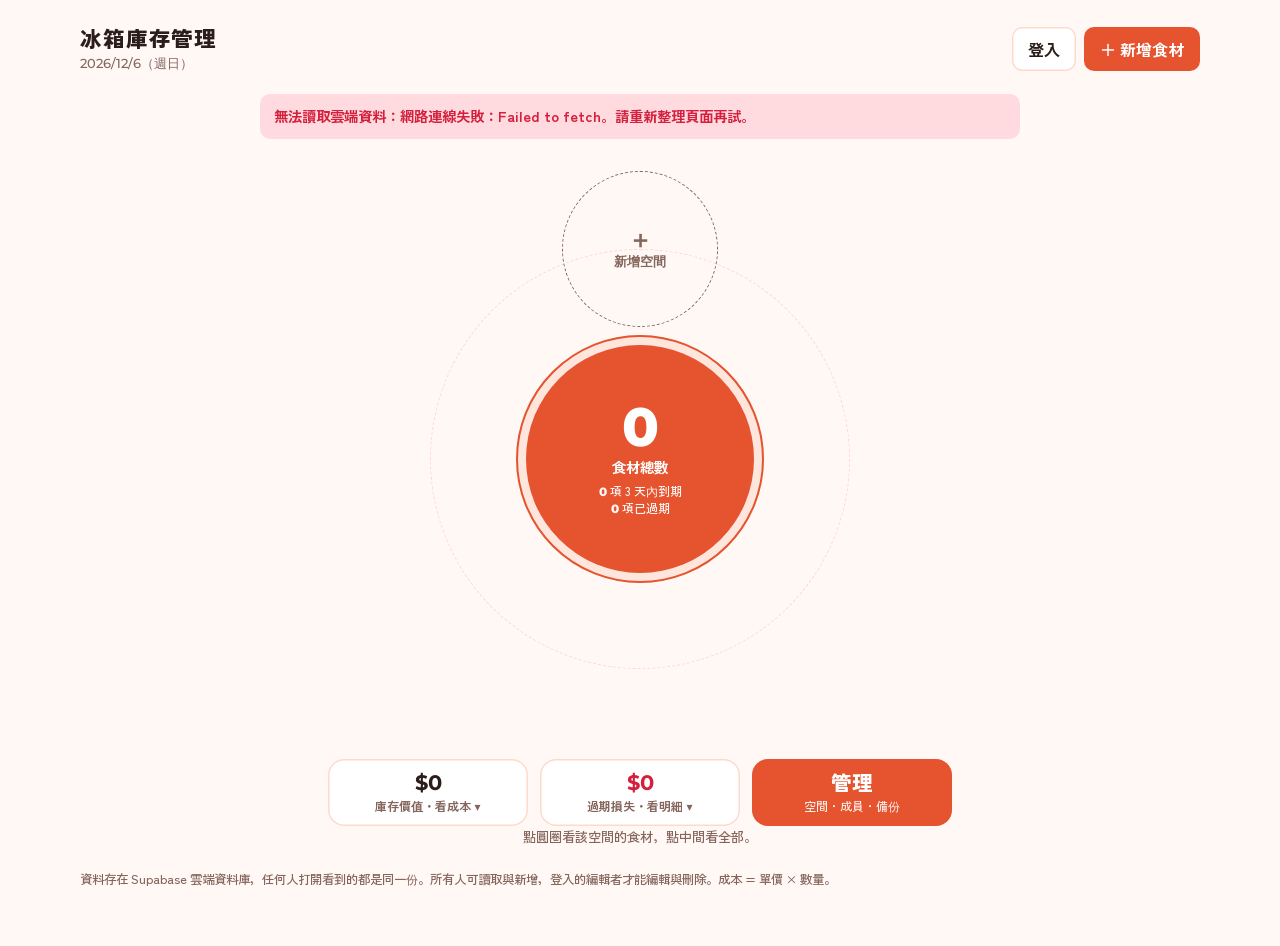
==== commit d0254640: "Replace supabase-js with a tiny fetch-based client for old Safari Co-Authored-By: Claude Sonnet 5.5 " ====
--- a/index.html
+++ b/index.html
@@ -5,7 +5,7 @@
 <meta name="viewport" content="width=device-width, initial-scale=1">
 <title>冰箱庫存管理</title>
 <link rel="stylesheet" href="https://fonts.googleapis.com/css2?family=Montserrat:wght@500;600;700;800&family=Zen+Kaku+Gothic+New:wght@400;500;700;900&display=swap">
-<link rel="stylesheet" href="style.css">
+<link rel="stylesheet" href="style.css?v=20261010">
 </head>
 <body>
 <div class="wrap">
@@ -128,28 +128,13 @@
 </div>
 
 <!-- 連線到 Supabase：網址與 Publishable key 是公開用的，可以放在網頁裡。管理員等級的祕密金鑰絕對不要放進網頁。 -->
-<script type="module">
-  // 用 import() 載入：失敗時（例如很舊的瀏覽器）也會繼續載入主程式，頁面才不會一片空白
-  function loadApp() {
-    const app = document.createElement('script');
-    app.src = 'app.js';
-    document.body.appendChild(app);
-  }
-  import('https://esm.sh/@supabase/supabase-js@2')
-    .then(function (m) {
-      window.supabaseClient = m.createClient(
-        'https://aucnanynfzsbzffbqemh.supabase.co',
-        'sb_publishable_yqkci-NFbPcfVczbnEhYpA_TKJ3TgeL'
-      );
-    })
-    .catch(function (err) { window.supabaseError = err; })
-    .then(loadApp);
+<script src="supabase-lite.js?v=20261010"></script>
+<script>
+  window.supabaseClient = createLiteClient(
+    'https://aucnanynfzsbzffbqemh.supabase.co',
+    'sb_publishable_yqkci-NFbPcfVczbnEhYpA_TKJ3TgeL'
+  );
 </script>
-<script nomodule>
-  // 連模組都不支援的舊瀏覽器：直接說明，不要讓畫面空白
-  document.getElementById('notice').hidden = false;
-  document.getElementById('notice').className = 'notice err';
-  document.getElementById('notice').textContent = '這個瀏覽器版本太舊，無法載入資料。請更新 iPadOS／iOS 或改用較新的瀏覽器。';
-</script>
+<script src="app.js?v=20261010"></script>
 </body>
 </html>
--- a/style.css
+++ b/style.css
@@ -69,16 +69,14 @@
 .sp{position:absolute;transform:translate(-50%,-50%);border:0;border-radius:50%;padding:0;display:grid;place-items:center;color:var(--ink);background:var(--accent-soft);box-shadow:0 0 0 1.5px var(--line) inset}
 .sp-in{display:flex;flex-direction:column;align-items:center;justify-content:center;gap:2px;width:100%;padding:8%;text-align:center;animation:spin-rev 120s linear infinite}   /* 反向轉，文字才會保持正的 */
 .sp-name{font-weight:900;font-size:.85rem;font-size:clamp(.7rem,2.9vw,1rem);line-height:1.25;overflow-wrap:anywhere;display:-webkit-box;-webkit-line-clamp:3;-webkit-box-orient:vertical;overflow:hidden}
-.sp-n{font:600 .72rem/1.2 var(--font-en)}
-.sp-n{font:600 clamp(.62rem,2.3vw,.8rem)/1.2 var(--font-en)}
+.sp-n{font-family:var(--font-en);font-weight:600;line-height:1.2;font-size:.72rem;font-size:clamp(.62rem,2.3vw,.8rem)}   /* font-size 不放 var()，舊瀏覽器才會用前一行的備用值 */
 .sp-plus{font:700 1.5rem/1 var(--font-en)}
 .flag{font-size:.65rem;font-size:clamp(.58rem,2.1vw,.72rem);font-weight:700;color:#fff;background:var(--bad);border-radius:999px;padding:0 7px;line-height:1.5}
 .sp.is-soon{background:var(--peach-soft);box-shadow:0 0 0 2px var(--peach) inset}
 .sp.is-bad{background:var(--bad-soft);box-shadow:0 0 0 2px var(--bad) inset}
 .sp.add{background:transparent;box-shadow:none;border:1.5px dashed var(--muted);color:var(--muted)}
 .hub{position:absolute;left:50%;top:50%;transform:translate(-50%,-50%);width:38%;height:38%;border:0;border-radius:50%;background:var(--accent);color:var(--accent-ink);display:flex;flex-direction:column;align-items:center;justify-content:center;gap:0;padding:4%;text-align:center;box-shadow:0 0 0 10px var(--accent-soft)}
-.hub-num{font:800 2.6rem/1 var(--font-en)}
-.hub-num{font:800 clamp(2rem,10vw,3.4rem)/1 var(--font-en)}
+.hub-num{font-family:var(--font-en);font-weight:800;line-height:1;font-size:2.6rem;font-size:clamp(2rem,10vw,3.4rem)}
 .hub-label{font-size:.8rem;font-size:clamp(.7rem,2.6vw,.9rem);font-weight:700;margin-bottom:4px}
 .hub-sub{display:flex;flex-direction:column;font-size:.68rem;font-size:clamp(.58rem,2.2vw,.75rem);line-height:1.35;opacity:.95}
 .hub-sub b{font-family:var(--font-en);font-weight:800}
